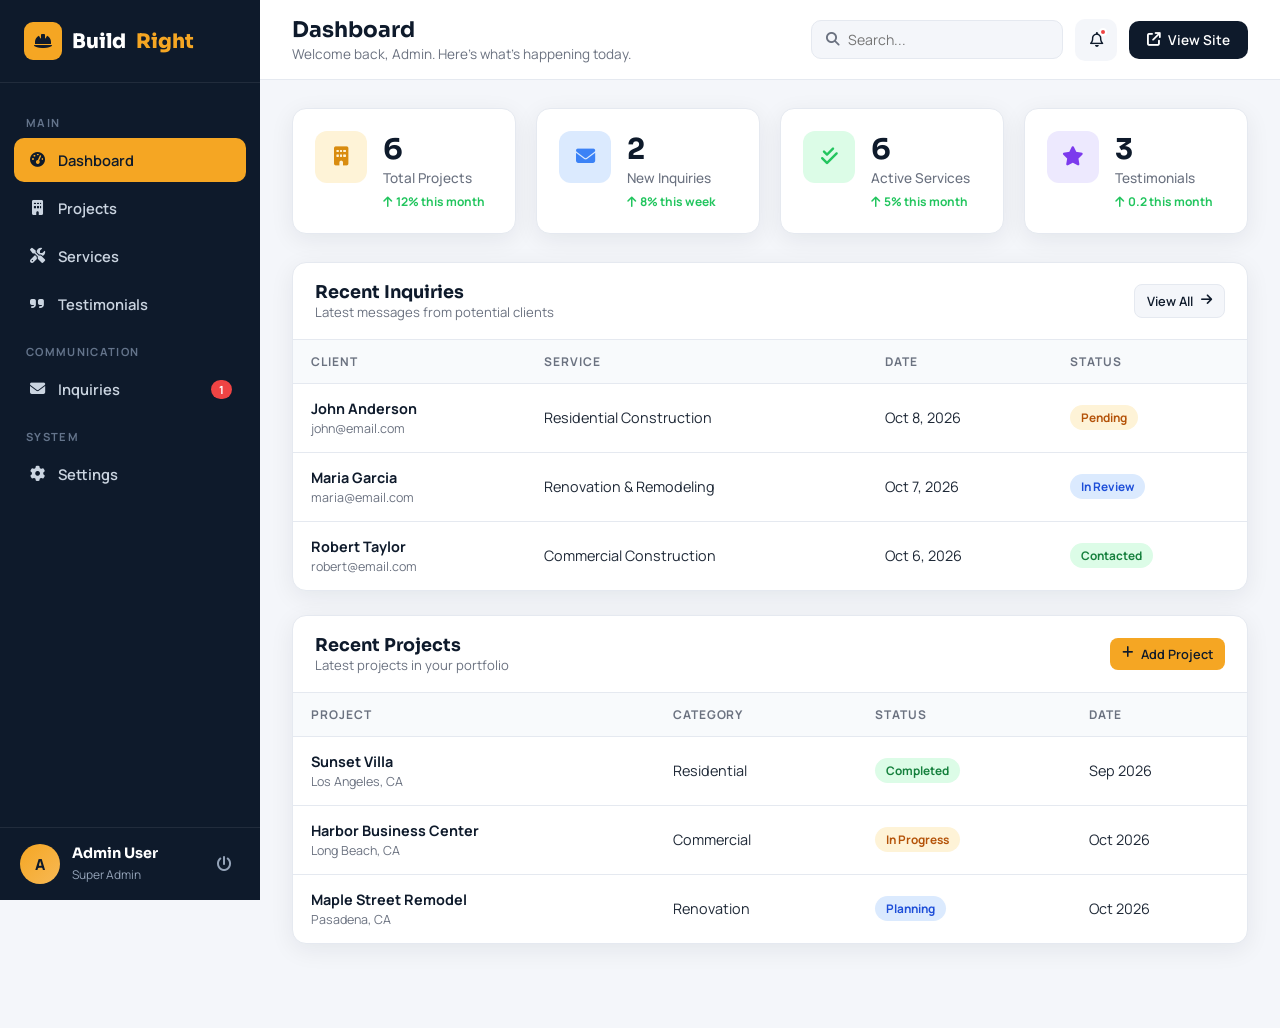
==== admin.html @ 96cd1cf2 "Add files via upload" ====
<!DOCTYPE html>
<html lang="en">
<head>
<meta charset="UTF-8">
<meta name="viewport" content="width=device-width, initial-scale=1.0">
<title>BuildRight — Admin Dashboard</title>
<link rel="preconnect" href="https://fonts.googleapis.com">
<link href="https://fonts.googleapis.com/css2?family=Sora:wght@400;600;700;800&family=Manrope:wght@400;500;600;700;800&display=swap" rel="stylesheet">
<link rel="stylesheet" href="https://cdnjs.cloudflare.com/ajax/libs/font-awesome/6.5.1/css/all.min.css">
<style>
  :root{
    --navy:#0e1a2b;--navy-2:#152238;--amber:#f5a623;--amber-dark:#d98c0f;
    --text:#1f2937;--muted:#6b7280;--bg:#f4f6fa;--card:#fff;--border:#e5e9f0;
    --success:#22c55e;--danger:#ef4444;--info:#3b82f6;
    --radius:14px;--shadow:0 6px 24px rgba(14,26,43,.07);
  }
  *{margin:0;padding:0;box-sizing:border-box}
  body{font-family:'Manrope',sans-serif;background:var(--bg);color:var(--text);min-height:100vh}
  h1,h2,h3,h4{font-family:'Sora',sans-serif;color:var(--navy)}
  a{text-decoration:none;color:inherit}
  button{font-family:inherit;cursor:pointer;border:none;background:none}

  .admin-wrap{display:flex;min-height:100vh}
  .sidebar{width:260px;background:var(--navy);color:#cbd5e1;display:flex;flex-direction:column;position:fixed;top:0;bottom:0;left:0;transition:transform .3s ease;z-index:100}
  .sidebar-head{padding:22px 24px;border-bottom:1px solid rgba(255,255,255,.08)}
  .sidebar-logo{display:flex;align-items:center;gap:10px;font-family:'Sora',sans-serif;font-weight:800;font-size:1.25rem;color:#fff}
  .sidebar-logo .logo-icon{background:var(--amber);color:var(--navy);width:38px;height:38px;border-radius:9px;display:grid;place-items:center;font-size:1rem}
  .sidebar-logo span{color:var(--amber)}
  .sidebar-nav{padding:18px 14px;flex:1;overflow-y:auto}
  .sidebar-nav .nav-label{font-size:.7rem;text-transform:uppercase;letter-spacing:.12em;color:#64748b;padding:14px 12px 8px;font-weight:700}
  .sidebar-nav a{display:flex;align-items:center;gap:12px;padding:12px 14px;border-radius:10px;font-weight:600;font-size:.92rem;color:#cbd5e1;margin-bottom:4px;transition:.2s;cursor:pointer}
  .sidebar-nav a i{width:18px;text-align:center;font-size:.95rem}
  .sidebar-nav a:hover{background:rgba(255,255,255,.06);color:#fff}
  .sidebar-nav a.active{background:var(--amber);color:var(--navy)}
  .sidebar-nav a .badge{margin-left:auto;background:var(--danger);color:#fff;font-size:.7rem;padding:2px 8px;border-radius:20px;font-weight:700}
  .sidebar-nav a.active .badge{background:var(--navy);color:#fff}
  .sidebar-foot{padding:16px 20px;border-top:1px solid rgba(255,255,255,.08);display:flex;align-items:center;gap:12px}
  .avatar{width:40px;height:40px;border-radius:50%;background:linear-gradient(135deg,var(--amber),#f7b955);color:var(--navy);display:grid;place-items:center;font-weight:800;font-size:.95rem}
  .sidebar-foot .who{flex:1;min-width:0}
  .sidebar-foot .who h5{color:#fff;font-size:.9rem;font-weight:700;font-family:'Sora',sans-serif}
  .sidebar-foot .who span{font-size:.75rem;color:#94a3b8}
  .logout-btn{color:#94a3b8;padding:8px;border-radius:8px;transition:.2s}
  .logout-btn:hover{background:rgba(239,68,68,.15);color:#fca5a5}

  .main{flex:1;margin-left:260px;display:flex;flex-direction:column;min-height:100vh}
  .admin-topbar{background:#fff;padding:16px 32px;display:flex;align-items:center;gap:18px;border-bottom:1px solid var(--border);position:sticky;top:0;z-index:50}
  .menu-toggle{display:none;font-size:1.2rem;color:var(--navy);width:40px;height:40px;border-radius:10px;background:var(--bg);place-items:center;cursor:pointer}
  .page-title h1{font-size:1.35rem;margin-bottom:2px}
  .page-title p{font-size:.85rem;color:var(--muted)}
  .topbar-actions{margin-left:auto;display:flex;align-items:center;gap:12px}
  .search-box{display:flex;align-items:center;gap:8px;background:var(--bg);border-radius:10px;padding:9px 14px;border:1px solid var(--border)}
  .search-box i{color:var(--muted);font-size:.85rem}
  .search-box input{border:none;background:none;font-family:inherit;font-size:.88rem;width:200px;outline:none}
  .icon-btn{width:42px;height:42px;border-radius:10px;background:var(--bg);color:var(--navy);display:grid;place-items:center;position:relative;transition:.2s;font-size:.95rem;cursor:pointer}
  .icon-btn:hover{background:var(--amber);color:var(--navy)}
  .icon-btn .dot{position:absolute;top:9px;right:10px;width:8px;height:8px;background:var(--danger);border-radius:50%;border:2px solid #fff}
  .view-site-btn{padding:10px 18px;background:var(--navy);color:#fff;border-radius:10px;font-weight:600;font-size:.85rem;display:flex;align-items:center;gap:7px;transition:.2s}
  .view-site-btn:hover{background:var(--amber);color:var(--navy)}

  .content{padding:28px 32px 60px;flex:1}
  .view{display:none}
  .view.active{display:block;animation:fade .35s ease}
  @keyframes fade{from{opacity:0;transform:translateY(10px)}to{opacity:1;transform:translateY(0)}}

  .stats-grid{display:grid;grid-template-columns:repeat(auto-fit,minmax(220px,1fr));gap:20px;margin-bottom:28px}
  .stat-card{background:var(--card);border-radius:var(--radius);padding:22px;box-shadow:var(--shadow);display:flex;align-items:flex-start;gap:16px;border:1px solid var(--border);transition:.25s}
  .stat-card:hover{transform:translateY(-4px);box-shadow:0 12px 32px rgba(14,26,43,.12)}
  .stat-ic{width:52px;height:52px;border-radius:12px;display:grid;place-items:center;font-size:1.2rem;flex-shrink:0}
  .ic-amber{background:#fef3d7;color:var(--amber-dark)}
  .ic-blue{background:#dbeafe;color:var(--info)}
  .ic-green{background:#dcfce7;color:var(--success)}
  .ic-purple{background:#ede9fe;color:#7c3aed}
  .stat-card h3{font-size:1.8rem;margin-bottom:2px}
  .stat-card p{font-size:.85rem;color:var(--muted);font-weight:500}
  .stat-card .trend{font-size:.75rem;font-weight:700;color:var(--success);margin-top:6px;display:inline-flex;align-items:center;gap:4px}

  .panel{background:var(--card);border-radius:var(--radius);border:1px solid var(--border);box-shadow:var(--shadow);overflow:hidden;margin-bottom:24px}
  .panel-head{padding:18px 22px;border-bottom:1px solid var(--border);display:flex;align-items:center;gap:14px;flex-wrap:wrap}
  .panel-head h3{font-size:1.1rem}
  .panel-head p{font-size:.82rem;color:var(--muted)}
  .panel-head .actions{margin-left:auto;display:flex;gap:10px;align-items:center;flex-wrap:wrap}
  .panel-body{padding:22px}

  .btn{padding:10px 18px;border-radius:10px;font-weight:600;font-size:.86rem;display:inline-flex;align-items:center;gap:8px;transition:.2s;white-space:nowrap;cursor:pointer}
  .btn-primary{background:var(--amber);color:var(--navy)}
  .btn-primary:hover{background:var(--amber-dark);color:#fff;transform:translateY(-1px)}
  .btn-navy{background:var(--navy);color:#fff}
  .btn-navy:hover{background:var(--navy-2);transform:translateY(-1px)}
  .btn-ghost{background:var(--bg);color:var(--navy);border:1px solid var(--border)}
  .btn-ghost:hover{background:#e9eef6}
  .btn-danger{background:#fee2e2;color:#b91c1c}
  .btn-danger:hover{background:var(--danger);color:#fff}
  .btn-sm{padding:7px 12px;font-size:.8rem;border-radius:8px}

  .table-wrap{overflow-x:auto}
  table{width:100%;border-collapse:collapse;font-size:.9rem}
  thead th{text-align:left;padding:13px 18px;background:#f8fafc;font-size:.75rem;text-transform:uppercase;letter-spacing:.08em;color:var(--muted);font-weight:700;white-space:nowrap;border-bottom:1px solid var(--border)}
  tbody td{padding:15px 18px;border-bottom:1px solid var(--border);vertical-align:middle}
  tbody tr:last-child td{border-bottom:none}
  tbody tr:hover{background:#fafbfd}
  .cell-title{font-weight:700;color:var(--navy)}
  .cell-sub{font-size:.78rem;color:var(--muted);margin-top:2px}

  .badge-pill{display:inline-flex;align-items:center;gap:5px;padding:4px 11px;border-radius:20px;font-size:.74rem;font-weight:700;white-space:nowrap}
  .bp-green{background:#dcfce7;color:#15803d}
  .bp-amber{background:#fef3d7;color:#b45309}
  .bp-blue{background:#dbeafe;color:#1d4ed8}
  .bp-red{background:#fee2e2;color:#b91c1c}
  .bp-gray{background:#eef2f7;color:#475569}

  .row-actions{display:flex;gap:8px}
  .act-btn{width:34px;height:34px;border-radius:9px;display:grid;place-items:center;font-size:.82rem;background:var(--bg);color:var(--navy);transition:.2s;cursor:pointer}
  .act-btn:hover{background:var(--navy);color:#fff}
  .act-btn.edit:hover{background:var(--info)}
  .act-btn.del:hover{background:var(--danger)}

  .form-grid{display:grid;grid-template-columns:1fr 1fr;gap:18px}
  .form-grid .full{grid-column:1/-1}
  .input-group label{display:block;font-weight:600;font-size:.83rem;margin-bottom:7px;color:var(--navy)}
  .input-group input,.input-group select,.input-group textarea{width:100%;padding:12px 14px;border:2px solid var(--border);border-radius:10px;font-family:inherit;font-size:.9rem;background:#fafbfd;transition:.2s;color:var(--text)}
  .input-group textarea{resize:vertical;min-height:100px}
  .input-group input:focus,.input-group select:focus,.input-group textarea:focus{outline:none;border-color:var(--amber);background:#fff}
  .form-actions{display:flex;gap:12px;justify-content:flex-end;margin-top:24px;padding-top:20px;border-top:1px solid var(--border)}

  .toast-container{position:fixed;top:22px;right:22px;z-index:3000;display:flex;flex-direction:column;gap:10px}
  .toast{background:#fff;border-radius:12px;padding:14px 18px;box-shadow:0 12px 32px rgba(14,26,43,.18);display:flex;align-items:center;gap:12px;border-left:4px solid var(--success);min-width:280px;animation:toastIn .35s ease;font-size:.88rem;font-weight:600;color:var(--navy)}
  .toast.error{border-left-color:var(--danger)}
  .toast.info{border-left-color:var(--info)}
  .toast i{font-size:1.05rem}
  .toast.success i{color:var(--success)}
  .toast.error i{color:var(--danger)}
  .toast.info i{color:var(--info)}
  @keyframes toastIn{from{opacity:0;transform:translateX(40px)}to{opacity:1;transform:translateX(0)}}
  .toast.out{animation:toastOut .3s ease forwards}
  @keyframes toastOut{to{opacity:0;transform:translateX(40px)}}

  .modal-overlay{position:fixed;inset:0;background:rgba(14,26,43,.6);backdrop-filter:blur(3px);z-index:1500;display:none;align-items:center;justify-content:center;padding:20px}
  .modal-overlay.show{display:flex;animation:fade .25s ease}
  .modal{background:#fff;border-radius:18px;width:100%;max-width:640px;max-height:90vh;overflow-y:auto;box-shadow:0 30px 60px rgba(0,0,0,.3)}
  .modal-head{padding:20px 26px;border-bottom:1px solid var(--border);display:flex;align-items:center;gap:14px;position:sticky;top:0;background:#fff;border-radius:18px 18px 0 0;z-index:2}
  .modal-head h3{font-size:1.15rem}
  .modal-head .close-x{margin-left:auto;width:38px;height:38px;border-radius:10px;background:var(--bg);color:var(--navy);display:grid;place-items:center;transition:.2s;cursor:pointer}
  .modal-head .close-x:hover{background:var(--danger);color:#fff}
  .modal-body{padding:24px 26px}
  .modal-foot{padding:16px 26px;border-top:1px solid var(--border);display:flex;gap:12px;justify-content:flex-end;position:sticky;bottom:0;background:#fff;border-radius:0 0 18px 18px}

  .overlay{position:fixed;inset:0;background:rgba(14,26,43,.5);z-index:99;display:none}
  .overlay.show{display:block}

  @media(max-width:1024px){
    .sidebar{transform:translateX(-100%)}
    .sidebar.open{transform:translateX(0)}
    .main{margin-left:0}
    .menu-toggle{display:grid}
    .search-box{display:none}
  }
  @media(max-width:640px){
    .content{padding:20px 16px 50px}
    .admin-topbar{padding:14px 16px}
    .page-title h1{font-size:1.1rem}
    .page-title p{display:none}
    .view-site-btn span{display:none}
    .view-site-btn{padding:10px 12px}
    .form-grid{grid-template-columns:1fr}
    .stats-grid{grid-template-columns:1fr 1fr;gap:14px}
    .stat-card{padding:16px;flex-direction:column;gap:10px}
    .stat-card h3{font-size:1.4rem}
    .panel-head{padding:14px 16px}
    .panel-body{padding:16px}
    tbody td{padding:12px 14px}
    thead th{padding:11px 14px}
    .toast-container{left:16px;right:16px;top:16px}
    .toast{min-width:0}
  }
  @media(max-width:420px){.stats-grid{grid-template-columns:1fr}}
</style>
</head>
<body>

<div class="admin-wrap">
  <!-- SIDEBAR -->
  <aside class="sidebar" id="sidebar">
    <div class="sidebar-head">
      <a href="index.html" class="sidebar-logo">
        <span class="logo-icon"><i class="fa-solid fa-helmet-safety"></i></span>
        Build<span>Right</span>
      </a>
    </div>
    <nav class="sidebar-nav">
      <div class="nav-label">Main</div>
      <a class="nav-item active" data-view="dashboard"><i class="fa-solid fa-gauge-high"></i> Dashboard</a>
      <a class="nav-item" data-view="projects"><i class="fa-solid fa-building"></i> Projects</a>
      <a class="nav-item" data-view="services"><i class="fa-solid fa-screwdriver-wrench"></i> Services</a>
      <a class="nav-item" data-view="testimonials"><i class="fa-solid fa-quote-right"></i> Testimonials</a>
      <div class="nav-label">Communication</div>
      <a class="nav-item" data-view="inquiries"><i class="fa-solid fa-envelope"></i> Inquiries <span class="badge" id="inquiryBadge">3</span></a>
      <div class="nav-label">System</div>
      <a class="nav-item" data-view="settings"><i class="fa-solid fa-gear"></i> Settings</a>
    </nav>
    <div class="sidebar-foot">
      <div class="avatar">A</div>
      <div class="who"><h5>Admin User</h5><span>Super Admin</span></div>
      <a href="index.html" class="logout-btn" title="Back to site"><i class="fa-solid fa-power-off"></i></a>
    </div>
  </aside>

  <div class="overlay" id="overlay" onclick="toggleSidebar()"></div>

  <!-- MAIN -->
  <div class="main">
    <header class="admin-topbar">
      <button class="menu-toggle" onclick="toggleSidebar()"><i class="fa-solid fa-bars"></i></button>
      <div class="page-title">
        <h1 id="pageTitle">Dashboard</h1>
        <p id="pageSub">Welcome back, Admin.</p>
      </div>
      <div class="topbar-actions">
        <div class="search-box">
          <i class="fa-solid fa-magnifying-glass"></i>
          <input type="text" placeholder="Search...">
        </div>
        <button class="icon-btn" onclick="showToast('You have new inquiries','info')">
          <i class="fa-regular fa-bell"></i><span class="dot"></span>
        </button>
        <a href="index.html" class="view-site-btn"><i class="fa-solid fa-arrow-up-right-from-square"></i> <span>View Site</span></a>
      </div>
    </header>

    <main class="content">

      <!-- DASHBOARD -->
      <section class="view active" id="view-dashboard">
        <div class="stats-grid">
          <div class="stat-card">
            <div class="stat-ic ic-amber"><i class="fa-solid fa-building"></i></div>
            <div><h3 id="statProjects">0</h3><p>Total Projects</p><span class="trend"><i class="fa-solid fa-arrow-up"></i> 12% this month</span></div>
          </div>
          <div class="stat-card">
            <div class="stat-ic ic-blue"><i class="fa-solid fa-envelope"></i></div>
            <div><h3 id="statInquiries">0</h3><p>New Inquiries</p><span class="trend"><i class="fa-solid fa-arrow-up"></i> 8% this week</span></div>
          </div>
          <div class="stat-card">
            <div class="stat-ic ic-green"><i class="fa-solid fa-check-double"></i></div>
            <div><h3 id="statServices">0</h3><p>Active Services</p><span class="trend"><i class="fa-solid fa-arrow-up"></i> 5% this month</span></div>
          </div>
          <div class="stat-card">
            <div class="stat-ic ic-purple"><i class="fa-solid fa-star"></i></div>
            <div><h3 id="statTestimonials">0</h3><p>Testimonials</p><span class="trend"><i class="fa-solid fa-arrow-up"></i> 0.2 this month</span></div>
          </div>
        </div>

        <div class="panel">
          <div class="panel-head">
            <div><h3>Recent Inquiries</h3><p>Latest messages from potential clients</p></div>
            <div class="actions">
              <button class="btn btn-ghost btn-sm" onclick="switchView('inquiries')">View All <i class="fa-solid fa-arrow-right"></i></button>
            </div>
          </div>
          <div class="table-wrap">
            <table>
              <thead><tr><th>Client</th><th>Service</th><th>Date</th><th>Status</th></tr></thead>
              <tbody id="recentInquiriesBody"></tbody>
            </table>
          </div>
        </div>

        <div class="panel">
          <div class="panel-head">
            <div><h3>Recent Projects</h3><p>Latest projects in your portfolio</p></div>
            <div class="actions">
              <button class="btn btn-primary btn-sm" onclick="openProjectModal()"><i class="fa-solid fa-plus"></i> Add Project</button>
            </div>
          </div>
          <div class="table-wrap">
            <table>
              <thead><tr><th>Project</th><th>Category</th><th>Status</th><th>Date</th></tr></thead>
              <tbody id="recentProjectsBody"></tbody>
            </table>
          </div>
        </div>
      </section>

      <!-- PROJECTS -->
      <section class="view" id="view-projects">
        <div class="panel">
          <div class="panel-head">
            <div><h3>All Projects</h3><p id="projectCount">0 projects in portfolio</p></div>
            <div class="actions">
              <button class="btn btn-primary btn-sm" onclick="openProjectModal()"><i class="fa-solid fa-plus"></i> Add Project</button>
            </div>
          </div>
          <div class="table-wrap">
            <table>
              <thead><tr><th>Project</th><th>Category</th><th>Location</th><th>Status</th><th>Date</th><th>Actions</th></tr></thead>
              <tbody id="projectsBody"></tbody>
            </table>
          </div>
        </div>
      </section>

      <!-- SERVICES -->
      <section class="view" id="view-services">
        <div class="panel">
          <div class="panel-head">
            <div><h3>Services</h3><p>Manage services displayed on your website</p></div>
            <div class="actions">
              <button class="btn btn-primary btn-sm" onclick="openServiceModal()"><i class="fa-solid fa-plus"></i> Add Service</button>
            </div>
          </div>
          <div class="table-wrap">
            <table>
              <thead><tr><th>Service</th><th>Description</th><th>Status</th><th>Actions</th></tr></thead>
              <tbody id="servicesBody"></tbody>
            </table>
          </div>
        </div>
      </section>

      <!-- TESTIMONIALS -->
      <section class="view" id="view-testimonials">
        <div class="panel">
          <div class="panel-head">
            <div><h3>Testimonials</h3><p>Client reviews shown on homepage</p></div>
            <div class="actions">
              <button class="btn btn-primary btn-sm" onclick="openTestimonialModal()"><i class="fa-solid fa-plus"></i> Add Testimonial</button>
            </div>
          </div>
          <div class="table-wrap">
            <table>
              <thead><tr><th>Client</th><th>Review</th><th>Rating</th><th>Status</th><th>Actions</th></tr></thead>
              <tbody id="testimonialsBody"></tbody>
            </table>
          </div>
        </div>
      </section>

      <!-- INQUIRIES -->
      <section class="view" id="view-inquiries">
        <div class="panel">
          <div class="panel-head">
            <div><h3>Client Inquiries</h3><p>Messages from the contact form</p></div>
            <div class="actions">
              <button class="btn btn-ghost btn-sm" onclick="showToast('Inquiries exported','success')"><i class="fa-solid fa-download"></i> Export</button>
            </div>
          </div>
          <div class="table-wrap">
            <table>
              <thead><tr><th>Client</th><th>Contact</th><th>Service</th><th>Message</th><th>Status</th><th>Actions</th></tr></thead>
              <tbody id="inquiriesBody"></tbody>
            </table>
          </div>
        </div>
      </section>

      <!-- SETTINGS -->
      <section class="view" id="view-settings">
        <div class="panel">
          <div class="panel-head">
            <div><h3>Site Settings</h3><p>Basic website configuration</p></div>
          </div>
          <div class="panel-body">
            <div class="form-grid">
              <div class="input-group">
                <label>Company Name</label>
                <input type="text" id="setCompany" value="BuildRight Construction">
              </div>
              <div class="input-group">
                <label>Phone</label>
                <input type="text" id="setPhone" value="+1 (310) 555-0148">
              </div>
              <div class="input-group">
                <label>Email</label>
                <input type="email" id="setEmail" value="info@buildright.com">
              </div>
              <div class="input-group">
                <label>Address</label>
                <input type="text" id="setAddress" value="1280 Industrial Ave, Los Angeles, CA">
              </div>
              <div class="input-group full">
                <label>Footer Description</label>
                <textarea id="setFooter">Building dreams with precision since 2010. Licensed, insured and trusted for residential, commercial and industrial construction projects.</textarea>
              </div>
            </div>
            <div class="form-actions">
              <button class="btn btn-ghost" onclick="loadSettings()">Reset</button>
              <button class="btn btn-primary" onclick="saveSettings()"><i class="fa-solid fa-check"></i> Save Changes</button>
            </div>
          </div>
        </div>
      </section>

    </main>
  </div>
</div>

<!-- MODAL -->
<div class="modal-overlay" id="modalOverlay">
  <div class="modal">
    <div class="modal-head">
      <h3 id="modalTitle">Add Item</h3>
      <button class="close-x" onclick="closeModal()"><i class="fa-solid fa-xmark"></i></button>
    </div>
    <div class="modal-body" id="modalBody"></div>
    <div class="modal-foot">
      <button class="btn btn-ghost" onclick="closeModal()">Cancel</button>
      <button class="btn btn-primary" onclick="saveModal()"><i class="fa-solid fa-check"></i> Save</button>
    </div>
  </div>
</div>

<div class="toast-container" id="toastContainer"></div>

<script>
/* ============================================================
   DATA STORE (localStorage backed)
   ============================================================ */
const DEFAULT_DATA = {
  projects: [
    {id:1, name:'Sunset Villa', category:'Residential', location:'Los Angeles, CA', status:'Completed', date:'Sep 2026'},
    {id:2, name:'Harbor Business Center', category:'Commercial', location:'Long Beach, CA', status:'In Progress', date:'Oct 2026'},
    {id:3, name:'Maple Street Remodel', category:'Renovation', location:'Pasadena, CA', status:'Planning', date:'Oct 2026'},
    {id:4, name:'Oakwood Apartments', category:'Residential', location:'Santa Monica, CA', status:'Completed', date:'Aug 2026'},
    {id:5, name:'Riverside Office Complex', category:'Commercial', location:'Riverside, CA', status:'In Progress', date:'Oct 2026'},
    {id:6, name:'Hilltop Kitchen Remodel', category:'Renovation', location:'Glendale, CA', status:'On Hold', date:'Sep 2026'}
  ],
  services: [
    {id:1, name:'Residential Construction', desc:'Custom homes, new builds and multi-family developments.', status:'Active'},
    {id:2, name:'Commercial Construction', desc:'Offices, retail spaces and industrial facilities.', status:'Active'},
    {id:3, name:'Renovation & Remodeling', desc:'Kitchens, bathrooms and full-home remodels.', status:'Active'},
    {id:4, name:'Roofing Services', desc:'Installation, repair and replacement.', status:'Active'},
    {id:5, name:'Project Management', desc:'End-to-end planning, budgeting and supervision.', status:'Active'},
    {id:6, name:'Interior Finishing', desc:'Flooring, painting, carpentry and final touches.', status:'Active'}
  ],
  testimonials: [
    {id:1, client:'Michael Roberts', role:'Commercial Client — Los Angeles', text:'The team completed our commercial building ahead of schedule and maintained excellent communication throughout.', rating:5, status:'Published'},
    {id:2, client:'Sarah Mitchell', role:'Residential Client — Beverly Hills', text:'Our home renovation was flawless. Transparent pricing, daily updates, and outstanding craftsmanship.', rating:5, status:'Published'},
    {id:3, client:'David Chen', role:'Industrial Client — Long Beach', text:'From permits to final inspection, they handled everything. Our warehouse expansion came in under budget.', rating:5, status:'Published'}
  ],
  inquiries: [
    {id:1, client:'John Anderson', email:'john@email.com', phone:'+1 310 555 0011', service:'Residential Construction', message:'I want to build a custom home on my lot in Santa Monica. Please contact me for consultation.', status:'Pending', date:'Oct 8, 2026'},
    {id:2, client:'Maria Garcia', email:'maria@email.com', phone:'+1 310 555 0022', service:'Renovation & Remodeling', message:'Looking to remodel my kitchen and 2 bathrooms. Need a quote and timeline.', status:'In Review', date:'Oct 7, 2026'},
    {id:3, client:'Robert Taylor', email:'robert@email.com', phone:'+1 310 555 0033', service:'Commercial Construction', message:'We need a 5000 sqft warehouse built. Urgent requirement.', status:'Contacted', date:'Oct 6, 2026'}
  ],
  settings: {
    company:'BuildRight Construction',
    phone:'+1 (310) 555-0148',
    email:'info@buildright.com',
    address:'1280 Industrial Ave, Los Angeles, CA',
    footer:'Building dreams with precision since 2010. Licensed, insured and trusted for residential, commercial and industrial construction projects.'
  }
};

let DB = loadDB();
let modalType = null;
let modalEditId = null;

function loadDB(){
  try{
    const raw = localStorage.getItem('buildright_admin_db');
    if(raw) return JSON.parse(raw);
  }catch(e){}
  return JSON.parse(JSON.stringify(DEFAULT_DATA));
}
function saveDB(){
  localStorage.setItem('buildright_admin_db', JSON.stringify(DB));
}
function nextId(arr){ return arr.length ? Math.max(...arr.map(x=>x.id)) + 1 : 1; }

/* ============================================================
   TOAST
   ============================================================ */
function showToast(msg, type='success'){
  const box = document.getElementById('toastContainer');
  const el = document.createElement('div');
  el.className = 'toast ' + type;
  const icon = type === 'error' ? 'fa-circle-exclamation'
             : type === 'info' ? 'fa-circle-info'
             : 'fa-circle-check';
  el.innerHTML = `<i class="fa-solid ${icon}"></i> <span>${msg}</span>`;
  box.appendChild(el);
  setTimeout(()=>{
    el.classList.add('out');
    setTimeout(()=>el.remove(), 300);
  }, 2800);
}

/* ============================================================
   NAVIGATION
   ============================================================ */
const PAGE_META = {
  dashboard:{title:'Dashboard', sub:"Welcome back, Admin. Here's what's happening today."},
  projects:{title:'Projects', sub:'Manage your construction portfolio'},
  services:{title:'Services', sub:'Manage services displayed on the website'},
  testimonials:{title:'Testimonials', sub:'Manage client reviews'},
  inquiries:{title:'Inquiries', sub:'Client messages from the contact form'},
  settings:{title:'Settings', sub:'Website configuration'}
};

document.querySelectorAll('.nav-item').forEach(item=>{
  item.addEventListener('click', ()=>{
    switchView(item.dataset.view);
    if(window.innerWidth <= 1024) toggleSidebar();
  });
});

function switchView(view){
  document.querySelectorAll('.view').forEach(v=>v.classList.remove('active'));
  const target = document.getElementById('view-' + view);
  if(target) target.classList.add('active');

  document.querySelectorAll('.nav-item').forEach(a=>a.classList.remove('active'));
  const navItem = document.querySelector(`.nav-item[data-view="${view}"]`);
  if(navItem) navItem.classList.add('active');

  const meta = PAGE_META[view] || {title:'Dashboard', sub:''};
  document.getElementById('pageTitle').textContent = meta.title;
  document.getElementById('pageSub').textContent = meta.sub;

  window.scrollTo({top:0, behavior:'smooth'});
}

function toggleSidebar(){
  document.getElementById('sidebar').classList.toggle('open');
  document.getElementById('overlay').classList.toggle('show');
}

/* ============================================================
   RENDER FUNCTIONS
   ============================================================ */
function statusBadge(status){
  const map = {
    'Completed':'bp-green','Active':'bp-green','Published':'bp-green','Contacted':'bp-green',
    'In Progress':'bp-amber','Pending':'bp-amber',
    'Planning':'bp-blue','In Review':'bp-blue','New':'bp-blue',
    'On Hold':'bp-gray','Draft':'bp-gray','Archived':'bp-gray',
    'Cancelled':'bp-red','Rejected':'bp-red'
  };
  return `<span class="badge-pill ${map[status]||'bp-gray'}">${status}</span>`;
}
function stars(n){
  let s = '';
  for(let i=0;i<5;i++) s += `<i class="fa-solid fa-star" style="color:${i<n?'#f5a623':'#d1d5db'};font-size:.8rem"></i>`;
  return s;
}

function renderAll(){
  renderStats();
  renderRecentInquiries();
  renderRecentProjects();
  renderProjects();
  renderServices();
  renderTestimonials();
  renderInquiries();
  loadSettings();
}

function renderStats(){
  document.getElementById('statProjects').textContent = DB.projects.length;
  document.getElementById('statInquiries').textContent = DB.inquiries.filter(i=>i.status==='Pending'||i.status==='In Review').length;
  document.getElementById('statServices').textContent = DB.services.filter(s=>s.status==='Active').length;
  document.getElementById('statTestimonials').textContent = DB.testimonials.length;
  document.getElementById('inquiryBadge').textContent = DB.inquiries.filter(i=>i.status==='Pending').length;
}

function renderRecentInquiries(){
  const tbody = document.getElementById('recentInquiriesBody');
  const recent = DB.inquiries.slice(0,3);
  if(!recent.length){ tbody.innerHTML = `<tr><td colspan="4" style="text-align:center;color:#94a3b8;padding:30px">No inquiries yet</td></tr>`; return; }
  tbody.innerHTML = recent.map(i=>`
    <tr>
      <td><div class="cell-title">${i.client}</div><div class="cell-sub">${i.email}</div></td>
      <td>${i.service}</td>
      <td>${i.date}</td>
      <td>${statusBadge(i.status)}</td>
    </tr>
  `).join('');
}

function renderRecentProjects(){
  const tbody = document.getElementById('recentProjectsBody');
  const recent = DB.projects.slice(0,3);
  if(!recent.length){ tbody.innerHTML = `<tr><td colspan="4" style="text-align:center;color:#94a3b8;padding:30px">No projects yet</td></tr>`; return; }
  tbody.innerHTML = recent.map(p=>`
    <tr>
      <td><div class="cell-title">${p.name}</div><div class="cell-sub">${p.location}</div></td>
      <td>${p.category}</td>
      <td>${statusBadge(p.status)}</td>
      <td>${p.date}</td>
    </tr>
  `).join('');
}

function renderProjects(){
  const tbody = document.getElementById('projectsBody');
  document.getElementById('projectCount').textContent = DB.projects.length + ' projects in portfolio';
  if(!DB.projects.length){
    tbody.innerHTML = `<tr><td colspan="6"><div class="empty"><i class="fa-solid fa-building"></i><h4>No projects yet</h4><p>Click "Add Project" to create one.</p></div></td></tr>`;
    return;
  }
  tbody.innerHTML = DB.projects.map(p=>`
    <tr>
      <td><div class="cell-title">${p.name}</div></td>
      <td>${p.category}</td>
      <td>${p.location}</td>
      <td>${statusBadge(p.status)}</td>
      <td>${p.date}</td>
      <td>
        <div class="row-actions">
          <button class="act-btn edit" onclick="openProjectModal(${p.id})"><i class="fa-solid fa-pen"></i></button>
          <button class="act-btn del" onclick="deleteItem('projects',${p.id})"><i class="fa-solid fa-trash"></i></button>
        </div>
      </td>
    </tr>
  `).join('');
}

function renderServices(){
  const tbody = document.getElementById('servicesBody');
  if(!DB.services.length){
    tbody.innerHTML = `<tr><td colspan="4"><div class="empty"><i class="fa-solid fa-screwdriver-wrench"></i><h4>No services yet</h4><p>Click "Add Service" to create one.</p></div></td></tr>`;
    return;
  }
  tbody.innerHTML = DB.services.map(s=>`
    <tr>
      <td><div class="cell-title">${s.name}</div></td>
      <td>${s.desc}</td>
      <td>${statusBadge(s.status)}</td>
      <td>
        <div class="row-actions">
          <button class="act-btn edit" onclick="openServiceModal(${s.id})"><i class="fa-solid fa-pen"></i></button>
          <button class="act-btn del" onclick="deleteItem('services',${s.id})"><i class="fa-solid fa-trash"></i></button>
        </div>
      </td>
    </tr>
  `).join('');
}

function renderTestimonials(){
  const tbody = document.getElementById('testimonialsBody');
  if(!DB.testimonials.length){
    tbody.innerHTML = `<tr><td colspan="5"><div class="empty"><i class="fa-solid fa-quote-right"></i><h4>No testimonials yet</h4><p>Click "Add Testimonial" to create one.</p></div></td></tr>`;
    return;
  }
  tbody.innerHTML = DB.testimonials.map(t=>`
    <tr>
      <td><div class="cell-title">${t.client}</div><div class="cell-sub">${t.role||''}</div></td>
      <td style="max-width:340px">${t.text.length>90 ? t.text.slice(0,90)+'…' : t.text}</td>
      <td>${stars(t.rating)}</td>
      <td>${statusBadge(t.status)}</td>
      <td>
        <div class="row-actions">
          <button class="act-btn edit" onclick="openTestimonialModal(${t.id})"><i class="fa-solid fa-pen"></i></button>
          <button class="act-btn del" onclick="deleteItem('testimonials',${t.id})"><i class="fa-solid fa-trash"></i></button>
        </div>
      </td>
    </tr>
  `).join('');
}

function renderInquiries(){
  const tbody = document.getElementById('inquiriesBody');
  if(!DB.inquiries.length){
    tbody.innerHTML = `<tr><td colspan="6"><div class="empty"><i class="fa-solid fa-envelope"></i><h4>No inquiries yet</h4><p>Messages from the contact form will appear here.</p></div></td></tr>`;
    return;
  }
  tbody.innerHTML = DB.inquiries.map(i=>`
    <tr>
      <td><div class="cell-title">${i.client}</div></td>
      <td><div class="cell-sub">${i.email}</div><div class="cell-sub">${i.phone||''}</div></td>
      <td>${i.service}</td>
      <td style="max-width:280px">${i.message.length>80 ? i.message.slice(0,80)+'…' : i.message}</td>
      <td>${statusBadge(i.status)}</td>
      <td>
        <div class="row-actions">
          <button class="act-btn edit" onclick="openInquiryModal(${i.id})" title="View/Edit"><i class="fa-solid fa-eye"></i></button>
          <button class="act-btn del" onclick="deleteItem('inquiries',${i.id})"><i class="fa-solid fa-trash"></i></button>
        </div>
      </td>
    </tr>
  `).join('');
}

/* ============================================================
   MODAL SYSTEM
   ============================================================ */
function openModal(title, bodyHTML, type, editId=null){
  document.getElementById('modalTitle').textContent = title;
  document.getElementById('modalBody').innerHTML = bodyHTML;
  document.getElementById('modalOverlay').classList.add('show');
  modalType = type;
  modalEditId = editId;
}
function closeModal(){
  document.getElementById('modalOverlay').classList.remove('show');
  modalType = null;
  modalEditId = null;
}
document.getElementById('modalOverlay').addEventListener('click', e=>{
  if(e.target.id === 'modalOverlay') closeModal();
});

/* --------- PROJECT MODAL --------- */
function openProjectModal(id=null){
  const p = id ? DB.projects.find(x=>x.id===id) : {name:'',category:'Residential',location:'',status:'Planning',date:''};
  const title = id ? 'Edit Project' : 'Add New Project';
  const html = `
    <div class="form-grid">
      <div class="input-group full">
        <label>Project Name *</label>
        <input type="text" id="pName" value="${p.name}" placeholder="e.g. Sunset Villa">
      </div>
      <div class="input-group">
        <label>Category</label>
        <select id="pCategory">
          ${['Residential','Commercial','Renovation','Industrial','Other'].map(c=>`<option ${p.category===c?'selected':''}>${c}</option>`).join('')}
        </select>
      </div>
      <div class="input-group">
        <label>Location</label>
        <input type="text" id="pLocation" value="${p.location}" placeholder="City, State">
      </div>
      <div class="input-group">
        <label>Status</label>
        <select id="pStatus">
          ${['Planning','In Progress','Completed','On Hold','Cancelled'].map(s=>`<option ${p.status===s?'selected':''}>${s}</option>`).join('')}
        </select>
      </div>
      <div class="input-group">
        <label>Date</label>
        <input type="text" id="pDate" value="${p.date}" placeholder="e.g. Oct 2026">
      </div>
    </div>
  `;
  openModal(title, html, 'project', id);
}

/* --------- SERVICE MODAL --------- */
function openServiceModal(id=null){
  const s = id ? DB.services.find(x=>x.id===id) : {name:'',desc:'',status:'Active'};
  const title = id ? 'Edit Service' : 'Add New Service';
  const html = `
    <div class="form-grid">
      <div class="input-group full">
        <label>Service Name *</label>
        <input type="text" id="sName" value="${s.name}" placeholder="e.g. Residential Construction">
      </div>
      <div class="input-group full">
        <label>Description</label>
        <textarea id="sDesc" placeholder="Short description of this service">${s.desc}</textarea>
      </div>
      <div class="input-group">
        <label>Status</label>
        <select id="sStatus">
          ${['Active','Draft','Archived'].map(x=>`<option ${s.status===x?'selected':''}>${x}</option>`).join('')}
        </select>
      </div>
    </div>
  `;
  openModal(title, html, 'service', id);
}

/* --------- TESTIMONIAL MODAL --------- */
function openTestimonialModal(id=null){
  const t = id ? DB.testimonials.find(x=>x.id===id) : {client:'',role:'',text:'',rating:5,status:'Published'};
  const title = id ? 'Edit Testimonial' : 'Add New Testimonial';
  const html = `
    <div class="form-grid">
      <div class="input-group">
        <label>Client Name *</label>
        <input type="text" id="tClient" value="${t.client}" placeholder="e.g. Michael Roberts">
      </div>
      <div class="input-group">
        <label>Role / Location</label>
        <input type="text" id="tRole" value="${t.role}" placeholder="e.g. Commercial Client — LA">
      </div>
      <div class="input-group full">
        <label>Review Text *</label>
        <textarea id="tText" placeholder="What did the client say?">${t.text}</textarea>
      </div>
      <div class="input-group">
        <label>Rating</label>
        <select id="tRating">
          ${[5,4,3,2,1].map(r=>`<option value="${r}" ${t.rating===r?'selected':''}>${r} Star${r>1?'s':''}</option>`).join('')}
        </select>
      </div>
      <div class="input-group">
        <label>Status</label>
        <select id="tStatus">
          ${['Published','Draft','Archived'].map(x=>`<option ${t.status===x?'selected':''}>${x}</option>`).join('')}
        </select>
      </div>
    </div>
  `;
  openModal(title, html, 'testimonial', id);
}

/* --------- INQUIRY MODAL --------- */
function openInquiryModal(id){
  const i = DB.inquiries.find(x=>x.id===id);
  if(!i) return;
  const html = `
    <div class="form-grid">
      <div class="input-group">
        <label>Client Name</label>
        <input type="text" value="${i.client}" readonly>
      </div>
      <div class="input-group">
        <label>Email</label>
        <input type="text" value="${i.email}" readonly>
      </div>
      <div class="input-group">
        <label>Phone</label>
        <input type="text" value="${i.phone||'—'}" readonly>
      </div>
      <div class="input-group">
        <label>Service Requested</label>
        <input type="text" value="${i.service}" readonly>
      </div>
      <div class="input-group full">
        <label>Message</label>
        <textarea readonly>${i.message}</textarea>
      </div>
      <div class="input-group">
        <label>Status</label>
        <select id="iStatus">
          ${['Pending','In Review','Contacted','Completed','Rejected'].map(s=>`<option ${i.status===s?'selected':''}>${s}</option>`).join('')}
        </select>
      </div>
      <div class="input-group">
        <label>Date</label>
        <input type="text" value="${i.date}" readonly>
      </div>
    </div>
  `;
  openModal('Inquiry Details', html, 'inquiry', id);
}

/* ============================================================
   SAVE MODAL
   ============================================================ */
function saveModal(){
  if(!modalType) return;

  if(modalType === 'project'){
    const name = document.getElementById('pName').value.trim();
    if(!name){ showToast('Project name is required','error'); return; }
    const data = {
      name,
      category: document.getElementById('pCategory').value,
      location: document.getElementById('pLocation').value.trim() || '—',
      status: document.getElementById('pStatus').value,
      date: document.getElementById('pDate').value.trim() || '—'
    };
    if(modalEditId){
      const idx = DB.projects.findIndex(x=>x.id===modalEditId);
      DB.projects[idx] = {...DB.projects[idx], ...data};
      showToast('Project updated successfully');
    } else {
      DB.projects.unshift({id: nextId(DB.projects), ...data});
      showToast('Project added successfully');
    }
  }

  else if(modalType === 'service'){
    const name = document.getElementById('sName').value.trim();
    if(!name){ showToast('Service name is required','error'); return; }
    const data = {
      name,
      desc: document.getElementById('sDesc').value.trim() || '—',
      status: document.getElementById('sStatus').value
    };
    if(modalEditId){
      const idx = DB.services.findIndex(x=>x.id===modalEditId);
      DB.services[idx] = {...DB.services[idx], ...data};
      showToast('Service updated successfully');
    } else {
      DB.services.unshift({id: nextId(DB.services), ...data});
      showToast('Service added successfully');
    }
  }

  else if(modalType === 'testimonial'){
    const client = document.getElementById('tClient').value.trim();
    const text = document.getElementById('tText').value.trim();
    if(!client || !text){ showToast('Client name and review text are required','error'); return; }
    const data = {
      client,
      role: document.getElementById('tRole').value.trim() || '—',
      text,
      rating: parseInt(document.getElementById('tRating').value),
      status: document.getElementById('tStatus').value
    };
    if(modalEditId){
      const idx = DB.testimonials.findIndex(x=>x.id===modalEditId);
      DB.testimonials[idx] = {...DB.testimonials[idx], ...data};
      showToast('Testimonial updated successfully');
    } else {
      DB.testimonials.unshift({id: nextId(DB.testimonials), ...data});
      showToast('Testimonial added successfully');
    }
  }

  else if(modalType === 'inquiry'){
    const status = document.getElementById('iStatus').value;
    const idx = DB.inquiries.findIndex(x=>x.id===modalEditId);
    DB.inquiries[idx].status = status;
    showToast('Inquiry status updated');
  }

  saveDB();
  renderAll();
  closeModal();
}

/* ============================================================
   DELETE
   ============================================================ */
function deleteItem(collection, id){
  if(!confirm('Are you sure you want to delete this item?')) return;
  DB[collection] = DB[collection].filter(x=>x.id!==id);
  saveDB();
  renderAll();
  showToast('Item deleted', 'error');
}

/* ============================================================
   SETTINGS
   ============================================================ */
function loadSettings(){
  const s = DB.settings;
  document.getElementById('setCompany').value = s.company;
  document.getElementById('setPhone').value = s.phone;
  document.getElementById('setEmail').value = s.email;
  document.getElementById('setAddress').value = s.address;
  document.getElementById('setFooter').value = s.footer;
}
function saveSettings(){
  DB.settings = {
    company: document.getElementById('setCompany').value,
    phone: document.getElementById('setPhone').value,
    email: document.getElementById('setEmail').value,
    address: document.getElementById('setAddress').value,
    footer: document.getElementById('setFooter').value
  };
  saveDB();
  showToast('Settings saved successfully');
}

/* ============================================================
   INIT
   ============================================================ */
document.addEventListener('DOMContentLoaded', ()=>{
  renderAll();
  switchView('dashboard');
});
</script>
</body>
</html>
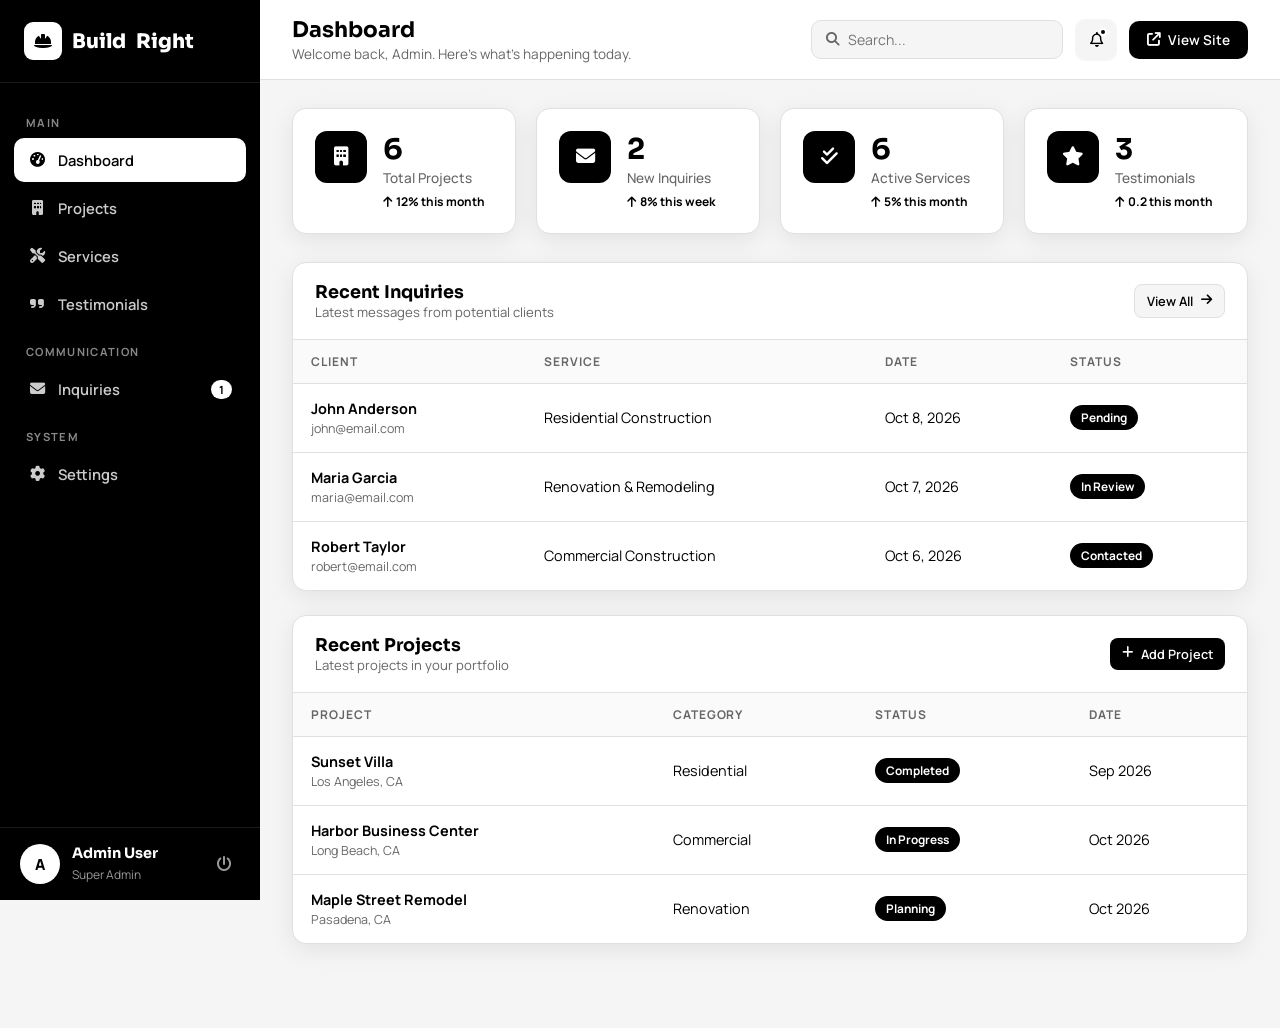
==== commit efef7edb: "Update admin.html" ====
--- a/admin.html
+++ b/admin.html
@@ -9,53 +9,52 @@
 <link rel="stylesheet" href="https://cdnjs.cloudflare.com/ajax/libs/font-awesome/6.5.1/css/all.min.css">
 <style>
   :root{
-    --navy:#0e1a2b;--navy-2:#152238;--amber:#f5a623;--amber-dark:#d98c0f;
-    --text:#1f2937;--muted:#6b7280;--bg:#f4f6fa;--card:#fff;--border:#e5e9f0;
-    --success:#22c55e;--danger:#ef4444;--info:#3b82f6;
-    --radius:14px;--shadow:0 6px 24px rgba(14,26,43,.07);
+    --black:#000000;--black-2:#1a1a1a;--white:#ffffff;
+    --text:#000000;--muted:#666666;--bg:#f5f5f5;--card:#ffffff;--border:#e0e0e0;
+    --radius:14px;--shadow:0 6px 24px rgba(0,0,0,.08);
   }
   *{margin:0;padding:0;box-sizing:border-box}
   body{font-family:'Manrope',sans-serif;background:var(--bg);color:var(--text);min-height:100vh}
-  h1,h2,h3,h4{font-family:'Sora',sans-serif;color:var(--navy)}
+  h1,h2,h3,h4{font-family:'Sora',sans-serif;color:var(--black)}
   a{text-decoration:none;color:inherit}
   button{font-family:inherit;cursor:pointer;border:none;background:none}
 
   .admin-wrap{display:flex;min-height:100vh}
-  .sidebar{width:260px;background:var(--navy);color:#cbd5e1;display:flex;flex-direction:column;position:fixed;top:0;bottom:0;left:0;transition:transform .3s ease;z-index:100}
-  .sidebar-head{padding:22px 24px;border-bottom:1px solid rgba(255,255,255,.08)}
+  .sidebar{width:260px;background:var(--black);color:#cccccc;display:flex;flex-direction:column;position:fixed;top:0;bottom:0;left:0;transition:transform .3s ease;z-index:100}
+  .sidebar-head{padding:22px 24px;border-bottom:1px solid rgba(255,255,255,.1)}
   .sidebar-logo{display:flex;align-items:center;gap:10px;font-family:'Sora',sans-serif;font-weight:800;font-size:1.25rem;color:#fff}
-  .sidebar-logo .logo-icon{background:var(--amber);color:var(--navy);width:38px;height:38px;border-radius:9px;display:grid;place-items:center;font-size:1rem}
-  .sidebar-logo span{color:var(--amber)}
+  .sidebar-logo .logo-icon{background:#fff;color:var(--black);width:38px;height:38px;border-radius:9px;display:grid;place-items:center;font-size:1rem}
+  .sidebar-logo span{color:#ffffff}
   .sidebar-nav{padding:18px 14px;flex:1;overflow-y:auto}
-  .sidebar-nav .nav-label{font-size:.7rem;text-transform:uppercase;letter-spacing:.12em;color:#64748b;padding:14px 12px 8px;font-weight:700}
-  .sidebar-nav a{display:flex;align-items:center;gap:12px;padding:12px 14px;border-radius:10px;font-weight:600;font-size:.92rem;color:#cbd5e1;margin-bottom:4px;transition:.2s;cursor:pointer}
+  .sidebar-nav .nav-label{font-size:.7rem;text-transform:uppercase;letter-spacing:.12em;color:#888888;padding:14px 12px 8px;font-weight:700}
+  .sidebar-nav a{display:flex;align-items:center;gap:12px;padding:12px 14px;border-radius:10px;font-weight:600;font-size:.92rem;color:#cccccc;margin-bottom:4px;transition:.2s;cursor:pointer}
   .sidebar-nav a i{width:18px;text-align:center;font-size:.95rem}
-  .sidebar-nav a:hover{background:rgba(255,255,255,.06);color:#fff}
-  .sidebar-nav a.active{background:var(--amber);color:var(--navy)}
-  .sidebar-nav a .badge{margin-left:auto;background:var(--danger);color:#fff;font-size:.7rem;padding:2px 8px;border-radius:20px;font-weight:700}
-  .sidebar-nav a.active .badge{background:var(--navy);color:#fff}
-  .sidebar-foot{padding:16px 20px;border-top:1px solid rgba(255,255,255,.08);display:flex;align-items:center;gap:12px}
-  .avatar{width:40px;height:40px;border-radius:50%;background:linear-gradient(135deg,var(--amber),#f7b955);color:var(--navy);display:grid;place-items:center;font-weight:800;font-size:.95rem}
+  .sidebar-nav a:hover{background:rgba(255,255,255,.1);color:#fff}
+  .sidebar-nav a.active{background:#fff;color:var(--black)}
+  .sidebar-nav a .badge{margin-left:auto;background:#fff;color:var(--black);font-size:.7rem;padding:2px 8px;border-radius:20px;font-weight:700}
+  .sidebar-nav a.active .badge{background:var(--black);color:#fff}
+  .sidebar-foot{padding:16px 20px;border-top:1px solid rgba(255,255,255,.1);display:flex;align-items:center;gap:12px}
+  .avatar{width:40px;height:40px;border-radius:50%;background:#ffffff;color:var(--black);display:grid;place-items:center;font-weight:800;font-size:.95rem}
   .sidebar-foot .who{flex:1;min-width:0}
   .sidebar-foot .who h5{color:#fff;font-size:.9rem;font-weight:700;font-family:'Sora',sans-serif}
-  .sidebar-foot .who span{font-size:.75rem;color:#94a3b8}
-  .logout-btn{color:#94a3b8;padding:8px;border-radius:8px;transition:.2s}
-  .logout-btn:hover{background:rgba(239,68,68,.15);color:#fca5a5}
+  .sidebar-foot .who span{font-size:.75rem;color:#999999}
+  .logout-btn{color:#999999;padding:8px;border-radius:8px;transition:.2s}
+  .logout-btn:hover{background:rgba(255,255,255,.1);color:#ffffff}
 
   .main{flex:1;margin-left:260px;display:flex;flex-direction:column;min-height:100vh}
   .admin-topbar{background:#fff;padding:16px 32px;display:flex;align-items:center;gap:18px;border-bottom:1px solid var(--border);position:sticky;top:0;z-index:50}
-  .menu-toggle{display:none;font-size:1.2rem;color:var(--navy);width:40px;height:40px;border-radius:10px;background:var(--bg);place-items:center;cursor:pointer}
+  .menu-toggle{display:none;font-size:1.2rem;color:var(--black);width:40px;height:40px;border-radius:10px;background:var(--bg);place-items:center;cursor:pointer}
   .page-title h1{font-size:1.35rem;margin-bottom:2px}
   .page-title p{font-size:.85rem;color:var(--muted)}
   .topbar-actions{margin-left:auto;display:flex;align-items:center;gap:12px}
   .search-box{display:flex;align-items:center;gap:8px;background:var(--bg);border-radius:10px;padding:9px 14px;border:1px solid var(--border)}
   .search-box i{color:var(--muted);font-size:.85rem}
   .search-box input{border:none;background:none;font-family:inherit;font-size:.88rem;width:200px;outline:none}
-  .icon-btn{width:42px;height:42px;border-radius:10px;background:var(--bg);color:var(--navy);display:grid;place-items:center;position:relative;transition:.2s;font-size:.95rem;cursor:pointer}
-  .icon-btn:hover{background:var(--amber);color:var(--navy)}
-  .icon-btn .dot{position:absolute;top:9px;right:10px;width:8px;height:8px;background:var(--danger);border-radius:50%;border:2px solid #fff}
-  .view-site-btn{padding:10px 18px;background:var(--navy);color:#fff;border-radius:10px;font-weight:600;font-size:.85rem;display:flex;align-items:center;gap:7px;transition:.2s}
-  .view-site-btn:hover{background:var(--amber);color:var(--navy)}
+  .icon-btn{width:42px;height:42px;border-radius:10px;background:var(--bg);color:var(--black);display:grid;place-items:center;position:relative;transition:.2s;font-size:.95rem;cursor:pointer}
+  .icon-btn:hover{background:var(--black);color:#fff}
+  .icon-btn .dot{position:absolute;top:9px;right:10px;width:8px;height:8px;background:var(--black);border-radius:50%;border:2px solid #fff}
+  .view-site-btn{padding:10px 18px;background:var(--black);color:#fff;border-radius:10px;font-weight:600;font-size:.85rem;display:flex;align-items:center;gap:7px;transition:.2s}
+  .view-site-btn:hover{background:#333333;color:#fff}
 
   .content{padding:28px 32px 60px;flex:1}
   .view{display:none}
@@ -64,15 +63,12 @@
 
   .stats-grid{display:grid;grid-template-columns:repeat(auto-fit,minmax(220px,1fr));gap:20px;margin-bottom:28px}
   .stat-card{background:var(--card);border-radius:var(--radius);padding:22px;box-shadow:var(--shadow);display:flex;align-items:flex-start;gap:16px;border:1px solid var(--border);transition:.25s}
-  .stat-card:hover{transform:translateY(-4px);box-shadow:0 12px 32px rgba(14,26,43,.12)}
-  .stat-ic{width:52px;height:52px;border-radius:12px;display:grid;place-items:center;font-size:1.2rem;flex-shrink:0}
-  .ic-amber{background:#fef3d7;color:var(--amber-dark)}
-  .ic-blue{background:#dbeafe;color:var(--info)}
-  .ic-green{background:#dcfce7;color:var(--success)}
-  .ic-purple{background:#ede9fe;color:#7c3aed}
+  .stat-card:hover{transform:translateY(-4px);box-shadow:0 12px 32px rgba(0,0,0,.15)}
+  .stat-ic{width:52px;height:52px;border-radius:12px;display:grid;place-items:center;font-size:1.2rem;flex-shrink:0;background:#000000;color:#ffffff}
+  .ic-amber,.ic-blue,.ic-green,.ic-purple{background:#000000;color:#ffffff}
   .stat-card h3{font-size:1.8rem;margin-bottom:2px}
   .stat-card p{font-size:.85rem;color:var(--muted);font-weight:500}
-  .stat-card .trend{font-size:.75rem;font-weight:700;color:var(--success);margin-top:6px;display:inline-flex;align-items:center;gap:4px}
+  .stat-card .trend{font-size:.75rem;font-weight:700;color:var(--black);margin-top:6px;display:inline-flex;align-items:center;gap:4px}
 
   .panel{background:var(--card);border-radius:var(--radius);border:1px solid var(--border);box-shadow:var(--shadow);overflow:hidden;margin-bottom:24px}
   .panel-head{padding:18px 22px;border-bottom:1px solid var(--border);display:flex;align-items:center;gap:14px;flex-wrap:wrap}
@@ -82,69 +78,65 @@
   .panel-body{padding:22px}
 
   .btn{padding:10px 18px;border-radius:10px;font-weight:600;font-size:.86rem;display:inline-flex;align-items:center;gap:8px;transition:.2s;white-space:nowrap;cursor:pointer}
-  .btn-primary{background:var(--amber);color:var(--navy)}
-  .btn-primary:hover{background:var(--amber-dark);color:#fff;transform:translateY(-1px)}
-  .btn-navy{background:var(--navy);color:#fff}
-  .btn-navy:hover{background:var(--navy-2);transform:translateY(-1px)}
-  .btn-ghost{background:var(--bg);color:var(--navy);border:1px solid var(--border)}
-  .btn-ghost:hover{background:#e9eef6}
-  .btn-danger{background:#fee2e2;color:#b91c1c}
-  .btn-danger:hover{background:var(--danger);color:#fff}
+  .btn-primary{background:var(--black);color:#fff}
+  .btn-primary:hover{background:#333333;color:#fff;transform:translateY(-1px)}
+  .btn-navy{background:var(--black);color:#fff}
+  .btn-navy:hover{background:#333333;transform:translateY(-1px)}
+  .btn-ghost{background:var(--bg);color:var(--black);border:1px solid var(--border)}
+  .btn-ghost:hover{background:#e0e0e0}
+  .btn-danger{background:#000000;color:#fff}
+  .btn-danger:hover{background:#333333;color:#fff}
   .btn-sm{padding:7px 12px;font-size:.8rem;border-radius:8px}
 
   .table-wrap{overflow-x:auto}
   table{width:100%;border-collapse:collapse;font-size:.9rem}
-  thead th{text-align:left;padding:13px 18px;background:#f8fafc;font-size:.75rem;text-transform:uppercase;letter-spacing:.08em;color:var(--muted);font-weight:700;white-space:nowrap;border-bottom:1px solid var(--border)}
+  thead th{text-align:left;padding:13px 18px;background:#fafafa;font-size:.75rem;text-transform:uppercase;letter-spacing:.08em;color:var(--muted);font-weight:700;white-space:nowrap;border-bottom:1px solid var(--border)}
   tbody td{padding:15px 18px;border-bottom:1px solid var(--border);vertical-align:middle}
   tbody tr:last-child td{border-bottom:none}
-  tbody tr:hover{background:#fafbfd}
-  .cell-title{font-weight:700;color:var(--navy)}
+  tbody tr:hover{background:#fafafa}
+  .cell-title{font-weight:700;color:var(--black)}
   .cell-sub{font-size:.78rem;color:var(--muted);margin-top:2px}
 
-  .badge-pill{display:inline-flex;align-items:center;gap:5px;padding:4px 11px;border-radius:20px;font-size:.74rem;font-weight:700;white-space:nowrap}
-  .bp-green{background:#dcfce7;color:#15803d}
-  .bp-amber{background:#fef3d7;color:#b45309}
-  .bp-blue{background:#dbeafe;color:#1d4ed8}
-  .bp-red{background:#fee2e2;color:#b91c1c}
-  .bp-gray{background:#eef2f7;color:#475569}
+  .badge-pill{display:inline-flex;align-items:center;gap:5px;padding:4px 11px;border-radius:20px;font-size:.74rem;font-weight:700;white-space:nowrap;background:#000000;color:#ffffff}
+  .bp-green,.bp-amber,.bp-blue,.bp-red,.bp-gray{background:#000000;color:#ffffff}
 
   .row-actions{display:flex;gap:8px}
-  .act-btn{width:34px;height:34px;border-radius:9px;display:grid;place-items:center;font-size:.82rem;background:var(--bg);color:var(--navy);transition:.2s;cursor:pointer}
-  .act-btn:hover{background:var(--navy);color:#fff}
-  .act-btn.edit:hover{background:var(--info)}
-  .act-btn.del:hover{background:var(--danger)}
+  .act-btn{width:34px;height:34px;border-radius:9px;display:grid;place-items:center;font-size:.82rem;background:var(--bg);color:var(--black);transition:.2s;cursor:pointer}
+  .act-btn:hover{background:var(--black);color:#fff}
+  .act-btn.edit:hover{background:var(--black)}
+  .act-btn.del:hover{background:var(--black)}
 
   .form-grid{display:grid;grid-template-columns:1fr 1fr;gap:18px}
   .form-grid .full{grid-column:1/-1}
-  .input-group label{display:block;font-weight:600;font-size:.83rem;margin-bottom:7px;color:var(--navy)}
-  .input-group input,.input-group select,.input-group textarea{width:100%;padding:12px 14px;border:2px solid var(--border);border-radius:10px;font-family:inherit;font-size:.9rem;background:#fafbfd;transition:.2s;color:var(--text)}
+  .input-group label{display:block;font-weight:600;font-size:.83rem;margin-bottom:7px;color:var(--black)}
+  .input-group input,.input-group select,.input-group textarea{width:100%;padding:12px 14px;border:2px solid var(--border);border-radius:10px;font-family:inherit;font-size:.9rem;background:#fafafa;transition:.2s;color:var(--text)}
   .input-group textarea{resize:vertical;min-height:100px}
-  .input-group input:focus,.input-group select:focus,.input-group textarea:focus{outline:none;border-color:var(--amber);background:#fff}
+  .input-group input:focus,.input-group select:focus,.input-group textarea:focus{outline:none;border-color:var(--black);background:#fff}
   .form-actions{display:flex;gap:12px;justify-content:flex-end;margin-top:24px;padding-top:20px;border-top:1px solid var(--border)}
 
   .toast-container{position:fixed;top:22px;right:22px;z-index:3000;display:flex;flex-direction:column;gap:10px}
-  .toast{background:#fff;border-radius:12px;padding:14px 18px;box-shadow:0 12px 32px rgba(14,26,43,.18);display:flex;align-items:center;gap:12px;border-left:4px solid var(--success);min-width:280px;animation:toastIn .35s ease;font-size:.88rem;font-weight:600;color:var(--navy)}
-  .toast.error{border-left-color:var(--danger)}
-  .toast.info{border-left-color:var(--info)}
+  .toast{background:#fff;border-radius:12px;padding:14px 18px;box-shadow:0 12px 32px rgba(0,0,0,.25);display:flex;align-items:center;gap:12px;border-left:4px solid var(--black);min-width:280px;animation:toastIn .35s ease;font-size:.88rem;font-weight:600;color:var(--black)}
+  .toast.error{border-left-color:var(--black)}
+  .toast.info{border-left-color:var(--black)}
   .toast i{font-size:1.05rem}
-  .toast.success i{color:var(--success)}
-  .toast.error i{color:var(--danger)}
-  .toast.info i{color:var(--info)}
+  .toast.success i{color:var(--black)}
+  .toast.error i{color:var(--black)}
+  .toast.info i{color:var(--black)}
   @keyframes toastIn{from{opacity:0;transform:translateX(40px)}to{opacity:1;transform:translateX(0)}}
   .toast.out{animation:toastOut .3s ease forwards}
   @keyframes toastOut{to{opacity:0;transform:translateX(40px)}}
 
-  .modal-overlay{position:fixed;inset:0;background:rgba(14,26,43,.6);backdrop-filter:blur(3px);z-index:1500;display:none;align-items:center;justify-content:center;padding:20px}
+  .modal-overlay{position:fixed;inset:0;background:rgba(0,0,0,.7);backdrop-filter:blur(3px);z-index:1500;display:none;align-items:center;justify-content:center;padding:20px}
   .modal-overlay.show{display:flex;animation:fade .25s ease}
-  .modal{background:#fff;border-radius:18px;width:100%;max-width:640px;max-height:90vh;overflow-y:auto;box-shadow:0 30px 60px rgba(0,0,0,.3)}
+  .modal{background:#fff;border-radius:18px;width:100%;max-width:640px;max-height:90vh;overflow-y:auto;box-shadow:0 30px 60px rgba(0,0,0,.4)}
   .modal-head{padding:20px 26px;border-bottom:1px solid var(--border);display:flex;align-items:center;gap:14px;position:sticky;top:0;background:#fff;border-radius:18px 18px 0 0;z-index:2}
   .modal-head h3{font-size:1.15rem}
-  .modal-head .close-x{margin-left:auto;width:38px;height:38px;border-radius:10px;background:var(--bg);color:var(--navy);display:grid;place-items:center;transition:.2s;cursor:pointer}
-  .modal-head .close-x:hover{background:var(--danger);color:#fff}
+  .modal-head .close-x{margin-left:auto;width:38px;height:38px;border-radius:10px;background:var(--bg);color:var(--black);display:grid;place-items:center;transition:.2s;cursor:pointer}
+  .modal-head .close-x:hover{background:var(--black);color:#fff}
   .modal-body{padding:24px 26px}
   .modal-foot{padding:16px 26px;border-top:1px solid var(--border);display:flex;gap:12px;justify-content:flex-end;position:sticky;bottom:0;background:#fff;border-radius:0 0 18px 18px}
 
-  .overlay{position:fixed;inset:0;background:rgba(14,26,43,.5);z-index:99;display:none}
+  .overlay{position:fixed;inset:0;background:rgba(0,0,0,.6);z-index:99;display:none}
   .overlay.show{display:block}
 
   @media(max-width:1024px){
@@ -528,18 +520,11 @@
    RENDER FUNCTIONS
    ============================================================ */
 function statusBadge(status){
-  const map = {
-    'Completed':'bp-green','Active':'bp-green','Published':'bp-green','Contacted':'bp-green',
-    'In Progress':'bp-amber','Pending':'bp-amber',
-    'Planning':'bp-blue','In Review':'bp-blue','New':'bp-blue',
-    'On Hold':'bp-gray','Draft':'bp-gray','Archived':'bp-gray',
-    'Cancelled':'bp-red','Rejected':'bp-red'
-  };
-  return `<span class="badge-pill ${map[status]||'bp-gray'}">${status}</span>`;
+  return `<span class="badge-pill">${status}</span>`;
 }
 function stars(n){
   let s = '';
-  for(let i=0;i<5;i++) s += `<i class="fa-solid fa-star" style="color:${i<n?'#f5a623':'#d1d5db'};font-size:.8rem"></i>`;
+  for(let i=0;i<5;i++) s += `<i class="fa-solid fa-star" style="color:${i<n?'#000000':'#d1d5db'};font-size:.8rem"></i>`;
   return s;
 }
 
@@ -565,7 +550,7 @@
 function renderRecentInquiries(){
   const tbody = document.getElementById('recentInquiriesBody');
   const recent = DB.inquiries.slice(0,3);
-  if(!recent.length){ tbody.innerHTML = `<tr><td colspan="4" style="text-align:center;color:#94a3b8;padding:30px">No inquiries yet</td></tr>`; return; }
+  if(!recent.length){ tbody.innerHTML = `<tr><td colspan="4" style="text-align:center;color:#999;padding:30px">No inquiries yet</td></tr>`; return; }
   tbody.innerHTML = recent.map(i=>`
     <tr>
       <td><div class="cell-title">${i.client}</div><div class="cell-sub">${i.email}</div></td>
@@ -579,7 +564,7 @@
 function renderRecentProjects(){
   const tbody = document.getElementById('recentProjectsBody');
   const recent = DB.projects.slice(0,3);
-  if(!recent.length){ tbody.innerHTML = `<tr><td colspan="4" style="text-align:center;color:#94a3b8;padding:30px">No projects yet</td></tr>`; return; }
+  if(!recent.length){ tbody.innerHTML = `<tr><td colspan="4" style="text-align:center;color:#999;padding:30px">No projects yet</td></tr>`; return; }
   tbody.innerHTML = recent.map(p=>`
     <tr>
       <td><div class="cell-title">${p.name}</div><div class="cell-sub">${p.location}</div></td>
@@ -955,4 +940,4 @@
 });
 </script>
 </body>
-</html>+</html>
